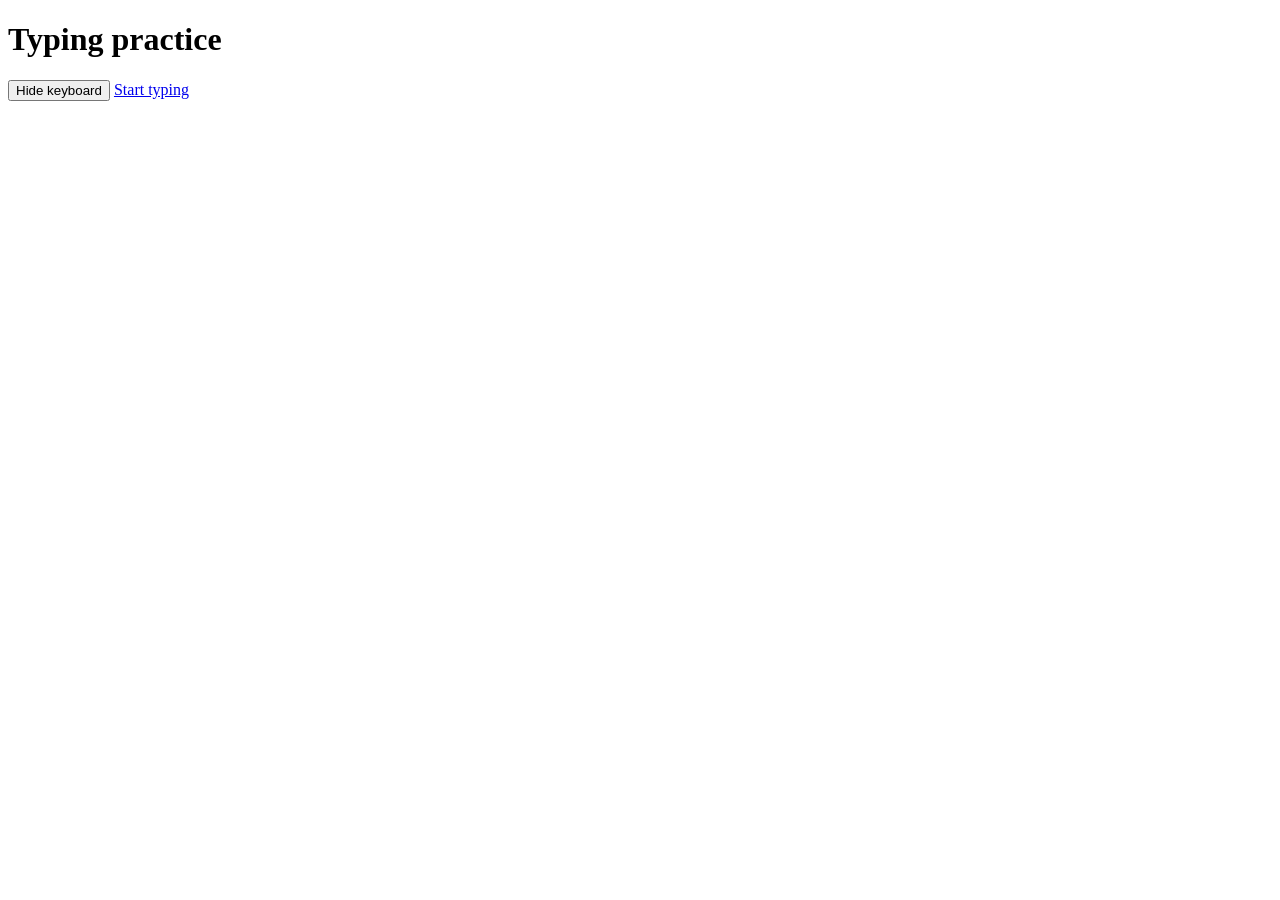
==== index.html @ f6db26de "Add files via upload" ====
<!DOCTYPE html>
<html lang="en">
<head>
    <meta charset="UTF-8">
    <meta name="viewport" content="width=device-width, initial-scale=1.0">
    <title>Document</title>
</head>
<body>
    <h1>Typing practice</h1>
    <div>
        <button>Hide keyboard</button>
        <a href="./pages/typing.html">Start typing</a>
    </div>
</body>
</html>
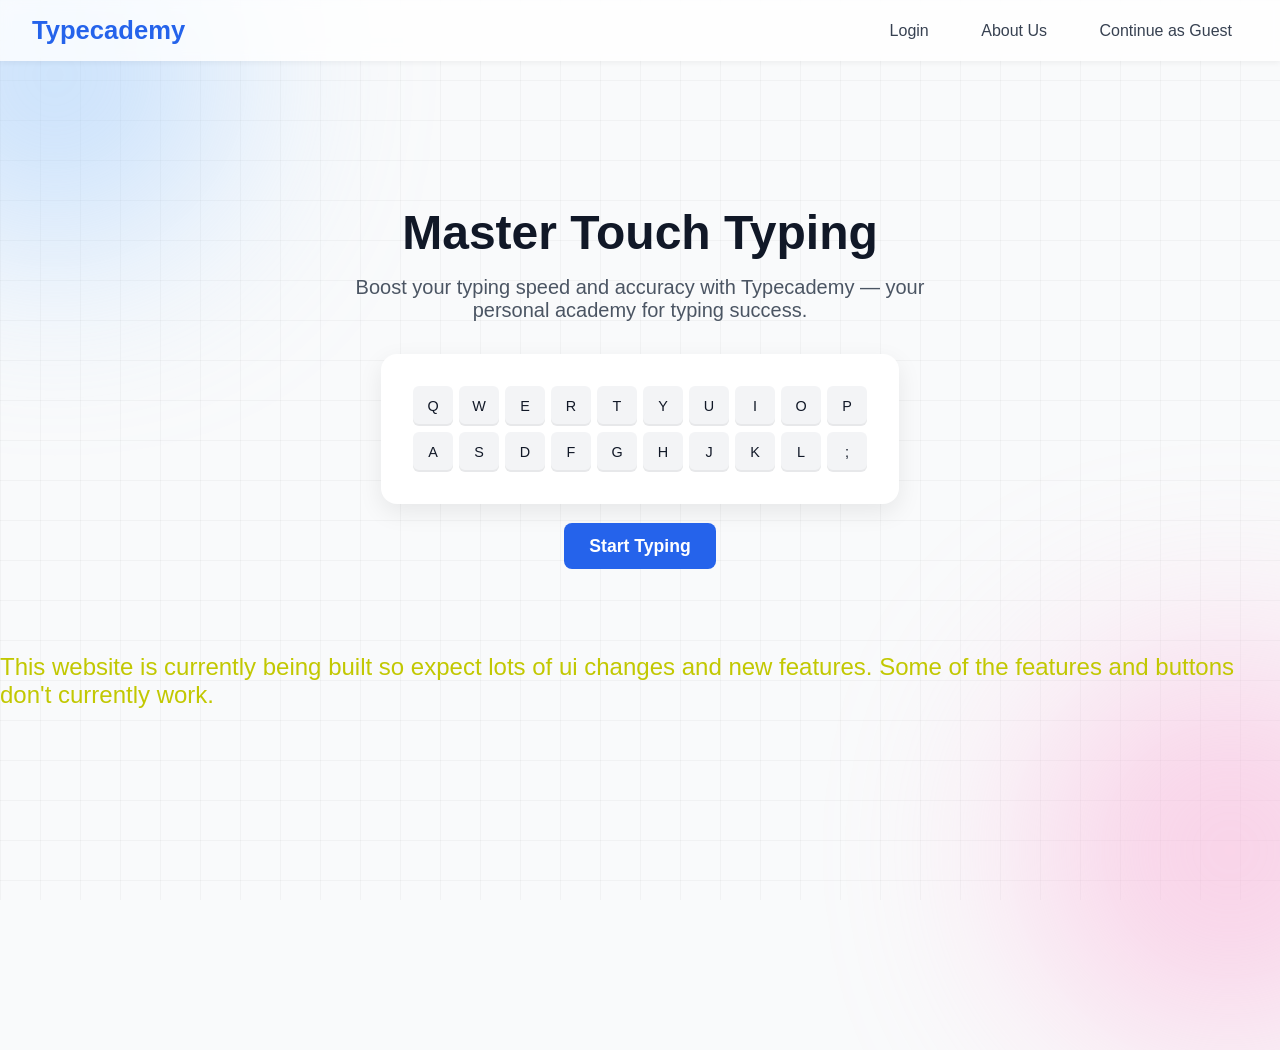
==== commit 408fdb86: "Add files via upload" ====
--- a/index.html
+++ b/index.html
@@ -1,15 +1,353 @@
 <!DOCTYPE html>
 <html lang="en">
 <head>
-    <meta charset="UTF-8">
-    <meta name="viewport" content="width=device-width, initial-scale=1.0">
-    <title>Document</title>
+  <meta charset="UTF-8">
+  <meta name="viewport" content="width=device-width, initial-scale=1.0">
+  <title>Typecademy</title>
+  <style>
+    /* Reset */
+    * {
+        margin: 0;
+        padding: 0;
+        box-sizing: border-box;
+        font-family: "Inter", "Segoe UI", sans-serif;
+    }
+
+    body {
+        background: #f9fafb;
+        color: #111827;
+        display: flex;
+        flex-direction: column;
+        min-height: 100vh;
+        position: relative;
+        overflow-x: hidden;
+    }
+
+    /* Background grid pattern */
+    body::before {
+        content: "";
+        position: absolute;
+        inset: 0;
+        background-image: 
+        linear-gradient(to right, rgba(0,0,0,0.03) 1px, transparent 1px),
+        linear-gradient(to bottom, rgba(0,0,0,0.03) 1px, transparent 1px);
+        background-size: 40px 40px;
+        z-index: 0;
+    }
+
+    /* Gradient blobs */
+    .blob {
+        position: absolute;
+        border-radius: 50%;
+        filter: blur(100px);
+        opacity: 0.5;
+        z-index: 0;
+    }
+    .blob1 {
+        width: 350px;
+        height: 350px;
+        background: #93c5fd;
+        top: -100px;
+        left: -120px;
+    }
+    .blob2 {
+        width: 400px;
+        height: 400px;
+        background: #f9a8d4;
+        bottom: -150px;
+        right: -150px;
+    }
+
+    /* Navbar */
+    nav {
+        width: 100%;
+        padding: 1rem 2rem;
+        display: flex;
+        justify-content: space-between;
+        align-items: center;
+        background: #ffffffcc;
+        backdrop-filter: blur(6px);
+        box-shadow: 0 2px 6px rgba(0,0,0,0.05);
+        position: sticky;
+        top: 0;
+        z-index: 10;
+    }
+
+    nav .logo {
+        font-size: 1.6rem;
+        font-weight: 700;
+        color: #2563eb;
+    }
+
+    nav .nav-links a {
+        margin-left: 1rem;
+        text-decoration: none;
+        color: #374151;
+        padding: 0.5rem 1rem;
+        border-radius: 6px;
+        transition: background 0.2s ease;
+        cursor: pointer;
+    }
+
+    nav .nav-links a:hover {
+        background: #f3f4f6;
+    }
+
+    /* Hero */
+    .hero {
+        flex: 1;
+        display: flex;
+        flex-direction: column;
+        justify-content: center;
+        align-items: center;
+        text-align: center;
+        padding: 3rem;
+        padding-bottom: 0;
+        position: relative;
+        z-index: 1;
+    }
+
+    .hero h1 {
+        font-size: 3rem;
+        font-weight: 800;
+        color: #111827;
+        margin-bottom: 1rem;
+    }
+
+    .hero p {
+        font-size: 1.25rem;
+        color: #4b5563;
+        max-width: 600px;
+        margin-bottom: 2rem;
+    }
+    .warning {
+        flex: 1;
+        display: flex;
+        flex-direction: column;
+        justify-content: start;
+        align-items: center;
+        padding: 0rem;
+        position: relative;
+        z-index: 1;
+        font-size: 1.5rem;
+        color: #c2c802;
+    }
+
+    /* Keyboard Card */
+    .keyboard-card {
+        background: white;
+        border-radius: 1rem;
+        padding: 2rem;
+        box-shadow: 0 8px 24px rgba(0,0,0,0.08);
+        display: inline-block;
+    }
+
+    .keyboard {
+        display: grid;
+        grid-template-columns: repeat(10, 40px);
+        gap: 6px;
+        justify-content: center;
+    }
+
+    .key {
+        background: #f3f4f6;
+        border-radius: 6px;
+        height: 40px;
+        display: flex;
+        justify-content: center;
+        align-items: center;
+        font-size: 0.9rem;
+        color: #111827;
+        box-shadow: inset 0 -2px 0 rgba(0,0,0,0.05);
+    }
+
+    /* CTA Button */
+    .cta {
+        margin-top: 2rem;
+    }
+
+    .cta a {
+        text-decoration: none;
+        background: #2563eb;
+        color: white;
+        padding: 0.8rem 1.6rem;
+        border-radius: 8px;
+        font-size: 1.1rem;
+        font-weight: 600;
+        transition: background 0.2s ease;
+    }
+
+    .cta a:hover {
+        background: #1e40af;
+    }
+
+    /* Modal */
+    .modal {
+        position: fixed;
+        inset: 0;
+        background: rgba(0,0,0,0.5);
+        display: flex;
+        justify-content: center;
+        align-items: center;
+        visibility: hidden;
+        opacity: 0;
+        transition: opacity 0.3s ease;
+        z-index: 20;
+    }
+
+    .modal.active {
+        visibility: visible;
+        opacity: 1;
+    }
+
+    .modal-content {
+        background: white;
+        padding: 2rem;
+        border-radius: 1rem;
+        max-width: 400px;
+        text-align: center;
+        box-shadow: 0 8px 24px rgba(0,0,0,0.2);
+    }
+
+    .modal-content p {
+        margin-bottom: 1.5rem;
+        font-size: 1.1rem;
+        color: #374151;
+    }
+
+    .modal-buttons {
+        display: flex;
+        justify-content: center;
+        gap: 1rem;
+    }
+
+    .modal-buttons button {
+        padding: 0.6rem 1.2rem;
+        border: none;
+        border-radius: 6px;
+        font-size: 1rem;
+        font-weight: 600;
+        cursor: pointer;
+        transition: background 0.2s ease;
+    }
+
+    .btn-continue {
+        background: #2563eb;
+        color: white;
+    }
+    .btn-continue:hover {
+        background: #1e40af;
+    }
+
+    .btn-back {
+        background: #e5e7eb;
+        color: #111827;
+    }
+    .btn-back:hover {
+        background: #d1d5db;
+    }
+    /* Responsive */
+    @media (max-width: 768px) {
+        .hero h1 {
+        font-size: 2.2rem;
+        }
+        .keyboard {
+        grid-template-columns: repeat(6, 40px);
+        }
+    }
+  </style>
 </head>
 <body>
-    <h1>Typing practice</h1>
-    <div>
-        <button>Hide keyboard</button>
-        <a href="./pages/typing.html">Start typing</a>
+  <!-- Background blobs -->
+  <div class="blob blob1"></div>
+  <div class="blob blob2"></div>
+
+  <!-- Navbar -->
+  <nav>
+    <div class="logo">Typecademy</div>
+    <div class="nav-links">
+        <a href="login.html">Login</a>
+        <a href="about_us.html">About Us</a>
+        <a id="guest-btn">Continue as Guest</a>
     </div>
+  </nav>
+
+  <!-- Hero Section -->
+  <div class="hero">
+    <h1>Master Touch Typing</h1>
+    <p>Boost your typing speed and accuracy with Typecademy — your personal academy for typing success.</p>
+
+    <!-- Keyboard Illustration -->
+    <div class="keyboard-card">
+        <div class="keyboard">
+        <div class="key">Q</div>
+        <div class="key">W</div>
+        <div class="key">E</div>
+        <div class="key">R</div>
+        <div class="key">T</div>
+        <div class="key">Y</div>
+        <div class="key">U</div>
+        <div class="key">I</div>
+        <div class="key">O</div>
+        <div class="key">P</div>
+        <div class="key">A</div>
+        <div class="key">S</div>
+        <div class="key">D</div>
+        <div class="key">F</div>
+        <div class="key">G</div>
+        <div class="key">H</div>
+        <div class="key">J</div>
+        <div class="key">K</div>
+        <div class="key">L</div>
+        <div class="key">;</div>
+        </div>
+    </div>
+    
+
+    <!-- Call to Action -->
+    <div class="cta">
+        <a href="./pages/typing.html" id="guest-cta">Start Typing</a>
+    </div>
+  </div>
+
+<p class="warning">This website is currently being built so expect lots of ui changes and new features. Some of the features and buttons don't currently work.</p>
+
+  <!-- Modal -->
+  <div class="modal" id="guest-modal">
+    <div class="modal-content">
+        <p>Progress might not save if you continue as a guest. Are you sure you don't want to log in?</p>
+        <div class="modal-buttons">
+        <button class="btn-continue" id="continue-btn">Continue</button>
+        <button class="btn-back" id="back-btn">Go Back</button>
+        </div>
+    </div>
+  </div>
+
+  <script>
+    const guestBtn = document.getElementById("guest-btn");
+    const guestCta = document.getElementById("guest-cta");
+    const modal = document.getElementById("guest-modal");
+    const continueBtn = document.getElementById("continue-btn");
+    const backBtn = document.getElementById("back-btn");
+
+    // Show modal when clicking guest links
+    guestBtn.addEventListener("click", () => {
+        modal.classList.add("active");
+    });
+    guestCta.addEventListener("click", (e) => {
+        e.preventDefault();
+        modal.classList.add("active");
+    });
+
+    // Continue -> go to typing.html
+    continueBtn.addEventListener("click", () => {
+        window.location.href = "./pages/typing.html";
+    });
+
+    // Go Back -> close modal
+    backBtn.addEventListener("click", () => {
+        modal.classList.remove("active");
+    });
+  </script>
 </body>
-</html>+</html>
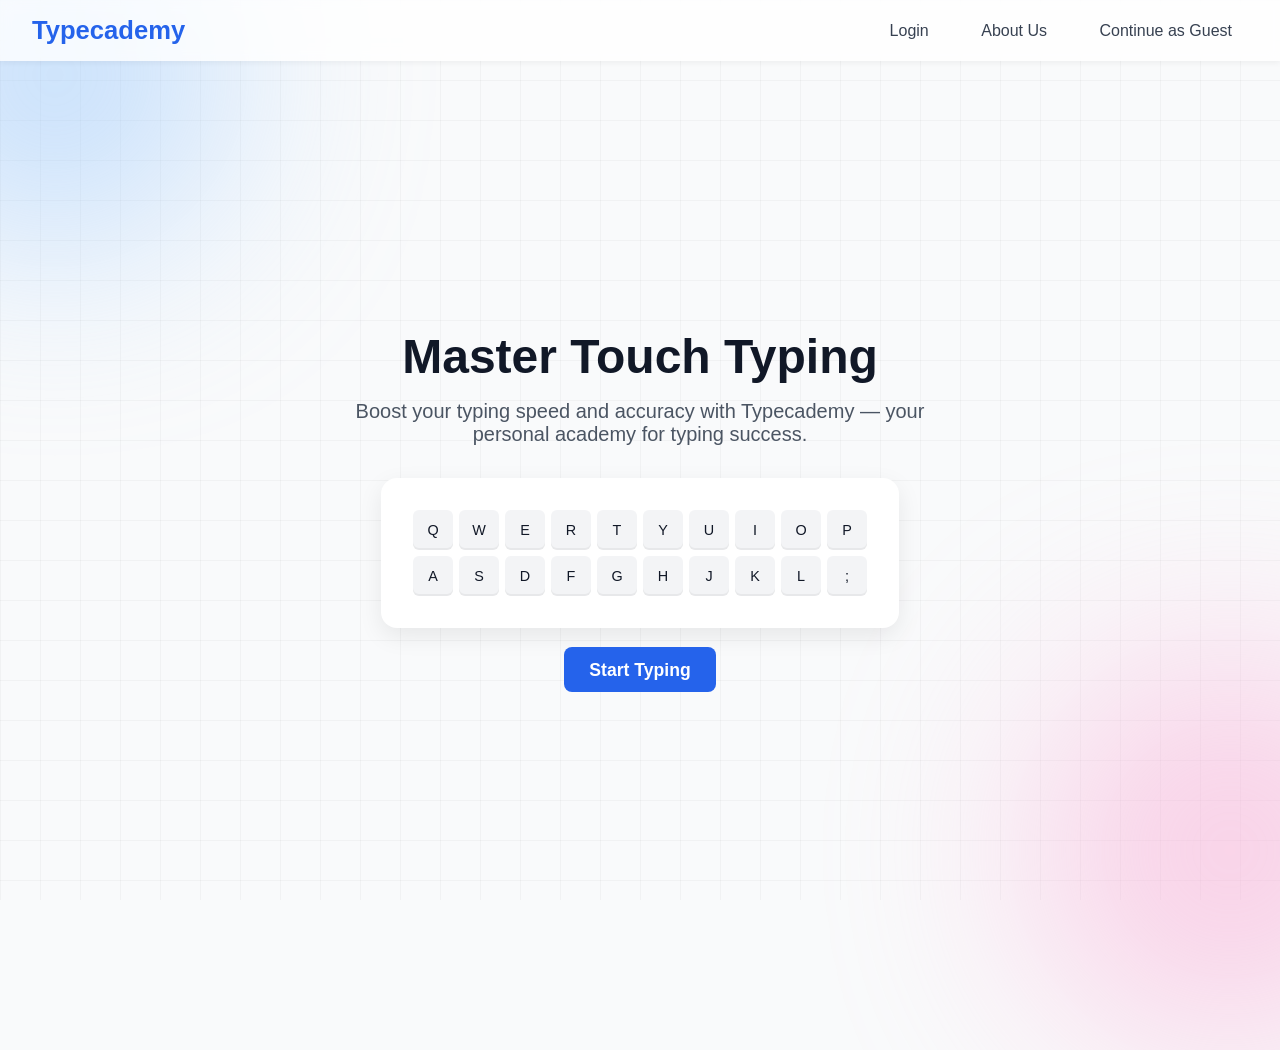
==== commit e52bcbe6: "Add files via upload" ====
--- a/index.html
+++ b/index.html
@@ -310,8 +310,6 @@
     </div>
   </div>
 
-<p class="warning">This website is currently being built so expect lots of ui changes and new features. Some of the features and buttons don't currently work.</p>
-
   <!-- Modal -->
   <div class="modal" id="guest-modal">
     <div class="modal-content">
